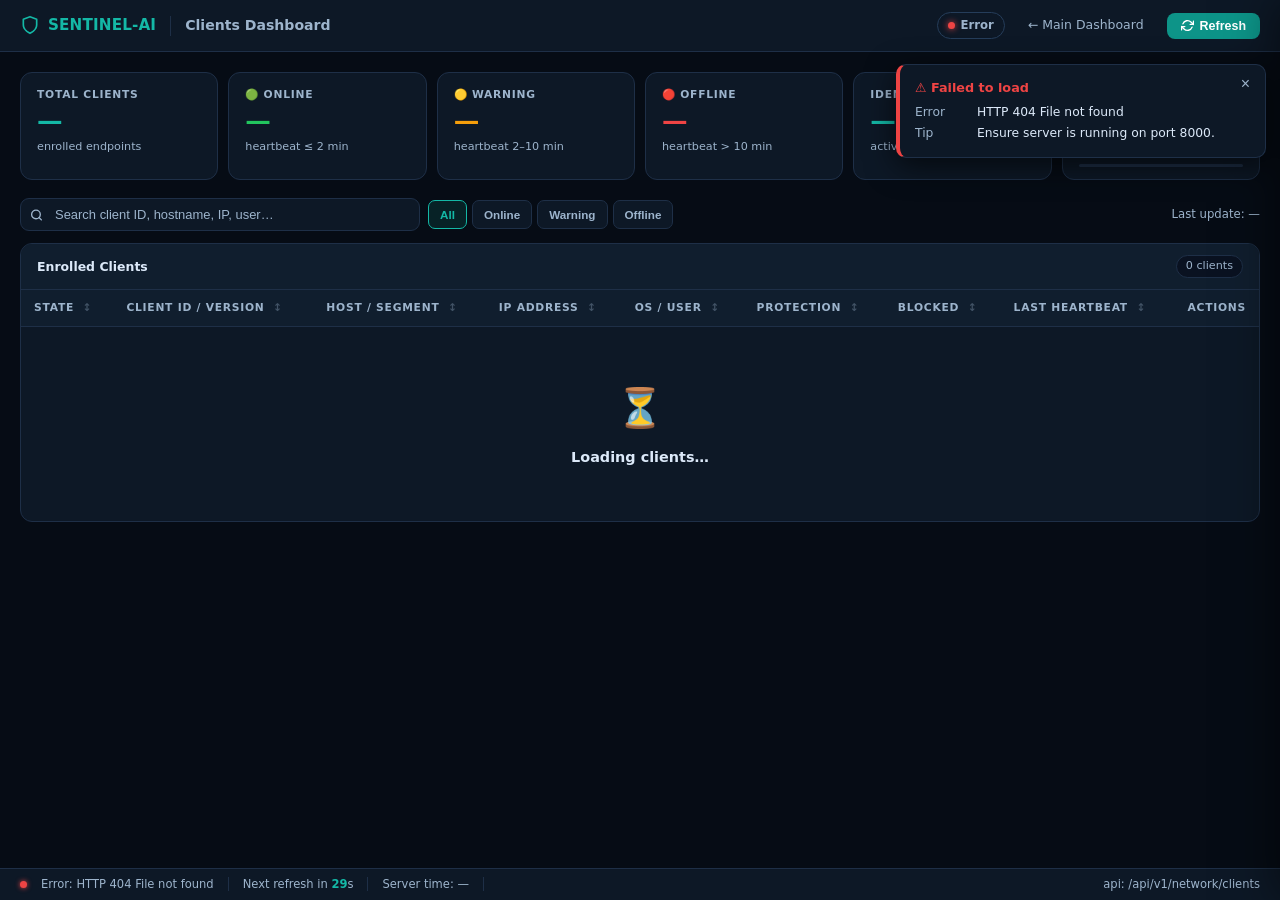
==== server/app/static/clients.html @ a46902c4 "Add clients dashboard improvements and alerts" ====
<!DOCTYPE html>
<html lang="en">
<head>
  <meta charset="UTF-8" />
  <meta name="viewport" content="width=device-width, initial-scale=1.0" />
  <title>SENTINEL-AI · Clients</title>
  <style>
    *, *::before, *::after { box-sizing: border-box; margin: 0; padding: 0; }
    :root {
      --bg:      #060c15;
      --bg2:     #0a1221;
      --card:    #0d1826;
      --card2:   #101e2e;
      --border:  #1e2f47;
      --border2: #253d5a;
      --text:    #dce9f9;
      --text2:   #9db4cc;
      --accent:  #14b8a6;
      --accent2: #0d9488;
      --ok:      #22c55e;
      --warn:    #f59e0b;
      --danger:  #ef4444;
    }
    html { scroll-behavior: smooth; }
    body {
      background: var(--bg);
      color: var(--text);
      font-family: Inter, system-ui, -apple-system, 'Segoe UI', Roboto, sans-serif;
      font-size: 14px;
      line-height: 1.5;
      min-height: 100vh;
    }
    /* ── Nav ── */
    .nav {
      background: var(--card);
      border-bottom: 1px solid var(--border);
      padding: 0 20px;
      display: flex; align-items: center; gap: 14px;
      height: 52px;
      position: sticky; top: 0; z-index: 100;
    }
    .nav-logo {
      display: flex; align-items: center; gap: 8px;
      font-weight: 700; font-size: 0.95rem;
      color: var(--accent); text-decoration: none; letter-spacing: .01em;
    }
    .nav-logo svg { width: 20px; height: 20px; flex-shrink: 0; }
    .nav-sep { width: 1px; height: 20px; background: var(--border); flex-shrink: 0; }
    .nav-title { font-weight: 600; font-size: 0.88rem; color: var(--text2); }
    .nav-space { flex: 1; }
    .conn-pill {
      display: flex; align-items: center; gap: 6px;
      font-size: 0.73rem; font-weight: 600;
      padding: 4px 10px; border-radius: 999px;
      border: 1px solid var(--border2); color: var(--text2);
    }
    .conn-dot {
      width: 7px; height: 7px; border-radius: 50%;
      background: var(--ok); box-shadow: 0 0 6px var(--ok);
      animation: blink 2s infinite;
    }
    .conn-dot.err { background: var(--danger); box-shadow: 0 0 6px var(--danger); animation: none; }
    @keyframes blink { 0%,100%{opacity:1}50%{opacity:.35} }
    .nav-link {
      font-size: 0.78rem; font-weight: 500; color: var(--text2);
      text-decoration: none; padding: 5px 9px; border-radius: 7px; transition: all .15s;
    }
    .nav-link:hover { background: var(--bg2); color: var(--text); }
    .refresh-btn {
      display: flex; align-items: center; gap: 6px;
      background: var(--accent2); color: #fff; border: none;
      padding: 6px 14px; border-radius: 8px; cursor: pointer;
      font-size: 0.78rem; font-weight: 700; transition: background .15s, transform .1s;
    }
    .refresh-btn:hover { background: var(--accent); }
    .refresh-btn:active { transform: scale(.97); }
    .refresh-btn.spin svg { animation: spin .7s linear infinite; }
    @keyframes spin { to { transform: rotate(360deg); } }
    /* ── Layout ── */
    .wrap { max-width: 1440px; margin: 0 auto; padding: 20px 20px 70px; }
    /* ── KPI row ── */
    .kpi-grid {
      display: grid;
      grid-template-columns: repeat(6, minmax(0,1fr));
      gap: 10px;
      margin-bottom: 18px;
    }
    .kpi-card {
      background: var(--card); border: 1px solid var(--border);
      border-radius: 12px; padding: 14px 16px 12px;
      display: flex; flex-direction: column; gap: 5px;
      transition: border-color .2s;
    }
    .kpi-card:hover { border-color: var(--border2); }
    .kpi-lbl { font-size: 0.67rem; text-transform: uppercase; letter-spacing: .07em; color: var(--text2); font-weight: 600; }
    .kpi-num { font-size: 1.6rem; font-weight: 800; line-height: 1; letter-spacing: -.02em; }
    .kpi-num.acc  { color: var(--accent); }
    .kpi-num.ok   { color: var(--ok); }
    .kpi-num.warn { color: var(--warn); }
    .kpi-num.bad  { color: var(--danger); }
    .kpi-sub { font-size: 0.7rem; color: var(--text2); }
    .kpi-bar { height: 3px; background: var(--border); border-radius: 999px; overflow: hidden; margin-top: 4px; }
    .kpi-bar-f { height: 100%; background: var(--accent); border-radius: 999px; transition: width .7s ease; }
    /* ── Users row ── */
    .users-row {
      display: flex; align-items: center; gap: 7px; flex-wrap: wrap;
      margin-bottom: 14px;
    }
    .ur-lbl { font-size: 0.68rem; text-transform: uppercase; letter-spacing: .06em; color: var(--text2); font-weight: 600; }
    .user-chip {
      display: inline-flex; align-items: center; gap: 5px;
      background: rgba(20,184,166,.1); border: 1px solid rgba(20,184,166,.3);
      color: var(--accent); border-radius: 999px; padding: 3px 10px;
      font-size: 0.72rem; font-weight: 600;
    }
    .uc-dot { width: 6px; height: 6px; border-radius: 50%; background: var(--accent); flex-shrink: 0; }
    /* ── Toolbar ── */
    .toolbar {
      display: flex; gap: 8px; flex-wrap: wrap; align-items: center; margin-bottom: 12px;
    }
    .srch-wrap { position: relative; flex: 1; min-width: 220px; max-width: 400px; }
    .srch-wrap svg { position: absolute; left: 10px; top: 50%; transform: translateY(-50%); color: var(--text2); pointer-events: none; }
    .srch-input {
      width: 100%; background: var(--card); border: 1px solid var(--border);
      color: var(--text); border-radius: 9px; padding: 8px 10px 8px 34px;
      font-size: 0.81rem; outline: none; transition: border-color .2s;
    }
    .srch-input:focus { border-color: var(--accent); }
    .srch-input::placeholder { color: var(--text2); }
    .filter-group { display: flex; gap: 5px; }
    .fbtn {
      background: var(--card); border: 1px solid var(--border);
      color: var(--text2); border-radius: 7px;
      padding: 7px 11px; font-size: 0.73rem; font-weight: 600;
      cursor: pointer; transition: all .15s; white-space: nowrap;
    }
    .fbtn:hover { border-color: var(--border2); color: var(--text); }
    .fbtn.on { background: rgba(20,184,166,.12); border-color: var(--accent); color: var(--accent); }
    .t-right { margin-left: auto; display: flex; align-items: center; gap: 12px; font-size: 0.73rem; color: var(--text2); }
    .skew-warn { color: var(--warn); }
    /* ── Table shell ── */
    .tbl-shell {
      background: var(--card); border: 1px solid var(--border);
      border-radius: 12px; overflow: hidden;
    }
    .tbl-top {
      display: flex; align-items: center; justify-content: space-between;
      padding: 11px 16px; border-bottom: 1px solid var(--border);
      background: var(--card2);
    }
    .tbl-top-lbl { font-size: 0.78rem; font-weight: 700; }
    .tbl-top-ct {
      font-size: 0.7rem; color: var(--text2);
      background: var(--bg2); border: 1px solid var(--border);
      border-radius: 999px; padding: 2px 9px;
    }
    .tbl-scroll { overflow-x: auto; }
    table { width: 100%; border-collapse: collapse; min-width: 1060px; }
    thead { background: var(--card2); }
    th {
      padding: 10px 13px; font-size: 0.67rem; text-transform: uppercase;
      letter-spacing: .07em; color: var(--text2); font-weight: 700;
      text-align: left; white-space: nowrap; border-bottom: 1px solid var(--border);
      cursor: pointer; user-select: none;
      position: sticky; top: 0; background: var(--card2);
    }
    th:hover { color: var(--text); }
    th .si { margin-left: 4px; opacity: .35; display: inline-block; }
    th.sorted .si { opacity: 1; color: var(--accent); }
    tbody tr { border-bottom: 1px solid var(--border); transition: background .1s; }
    tbody tr:last-child { border-bottom: none; }
    tbody tr:hover { background: rgba(255,255,255,.022); }
    td { padding: 11px 13px; font-size: 0.8rem; vertical-align: middle; }
    .mono { font-family: ui-monospace,'SFMono-Regular',Menlo,Consolas,monospace; font-size: 0.77rem; }
    .dim  { color: var(--text2); }
    /* Pill */
    .pill {
      display: inline-flex; align-items: center; gap: 5px;
      padding: 3px 9px; border-radius: 999px; border: 1px solid currentColor;
      font-size: 0.68rem; font-weight: 700; white-space: nowrap;
    }
    .pdot { width: 6px; height: 6px; border-radius: 50%; background: currentColor; flex-shrink: 0; }
    .pill.live    { color: #86efac; background: rgba(34,197,94,.12);  border-color: rgba(34,197,94,.35); }
    .pill.warning { color: #fde68a; background: rgba(245,158,11,.12); border-color: rgba(245,158,11,.35); }
    .pill.offline { color: #fca5a5; background: rgba(239,68,68,.12);  border-color: rgba(239,68,68,.35); }
    .pill.on      { color: #86efac; background: rgba(34,197,94,.1);   border-color: rgba(34,197,94,.3); }
    .pill.off2    { color: #fca5a5; background: rgba(239,68,68,.1);   border-color: rgba(239,68,68,.3); }
    /* Cell sub-blocks */
    .c2 { display: flex; flex-direction: column; gap: 2px; }
    .c2-main { font-weight: 600; }
    .c2-sub  { font-size: 0.7rem; color: var(--text2); }
    .cid-main { font-family: ui-monospace,'SFMono-Regular',Menlo,Consolas,monospace; font-size: 0.76rem; color: var(--accent); }
    /* Blocks */
    .blk-pair { display: flex; gap: 10px; }
    .blk-item { display: flex; align-items: baseline; gap: 3px; }
    .blk-n { font-weight: 700; font-size: 0.82rem; }
    .blk-l { font-size: 0.68rem; color: var(--text2); }
    /* Empty */
    .empty-row td { text-align: center; padding: 52px 20px; color: var(--text2); }
    .e-icon { font-size: 2.4rem; display: block; margin-bottom: 10px; }
    .e-msg  { font-size: 0.9rem; font-weight: 700; color: var(--text); }
    .e-sub  { font-size: 0.78rem; margin-top: 4px; }
    /* Status bar */
    .sbar {
      position: fixed; bottom: 0; left: 0; right: 0; z-index: 100;
      background: var(--card); border-top: 1px solid var(--border);
      padding: 7px 20px;
      display: flex; align-items: center; gap: 14px;
      font-size: 0.72rem; color: var(--text2);
    }
    .sb-dot { width: 7px; height: 7px; border-radius: 50%; flex-shrink: 0; background: var(--ok); box-shadow: 0 0 5px var(--ok); animation: blink 2s infinite; }
    .sb-dot.err { background: var(--danger); box-shadow: 0 0 5px var(--danger); animation: none; }
    .sb-sep { width: 1px; height: 14px; background: var(--border); flex-shrink: 0; }
    .cd { color: var(--accent); font-weight: 700; }
    .sb-r { margin-left: auto; }
    /* Toasts */
    #ts {
      position: fixed; top: 64px; right: 14px; z-index: 9999;
      display: flex; flex-direction: column-reverse; gap: 8px;
      max-width: 370px; width: calc(100vw - 28px);
      pointer-events: none;
    }
    .t {
      background: var(--card); border: 1px solid var(--border);
      border-left: 4px solid var(--accent); border-radius: 10px;
      padding: 13px 38px 13px 15px;
      box-shadow: 0 8px 30px rgba(0,0,0,.65);
      animation: tIn .3s cubic-bezier(.22,.68,0,1.2);
      pointer-events: auto; position: relative;
    }
    .t.err  { border-left-color: var(--danger); }
    .t-x {
      position: absolute; top: 9px; right: 10px;
      background: none; border: none; color: var(--text2);
      cursor: pointer; font-size: 1rem; line-height: 1; padding: 2px 5px;
    }
    .t-x:hover { color: var(--text); }
    .t-h { font-weight: 700; font-size: 0.8rem; color: var(--accent); margin-bottom: 6px; }
    .t.err .t-h { color: var(--danger); }
    .t-r { display: flex; gap: 6px; margin: 2px 0; font-size: 0.77rem; }
    .t-k { color: var(--text2); min-width: 56px; flex-shrink: 0; }
    @keyframes tIn { from{opacity:0;transform:translateX(18px) scale(.96)} to{opacity:1;transform:none} }
    .acc { color: var(--accent); }
    .ok  { color: var(--ok); }
    .bad { color: var(--danger); }
    .warn-c { color: var(--warn); }
    /* ── Drawer ── */
    .dr-overlay {
      position: fixed; inset: 0; z-index: 200;
      background: rgba(0,0,0,.58); opacity: 0; pointer-events: none;
      transition: opacity .22s ease;
    }
    .dr-overlay.open { opacity: 1; pointer-events: auto; }
    .drawer {
      position: fixed; top: 0; right: 0; bottom: 0; z-index: 201;
      width: min(520px, 100vw);
      background: var(--card);
      border-left: 1px solid var(--border);
      display: flex; flex-direction: column;
      transform: translateX(102%);
      transition: transform .3s cubic-bezier(.22,.68,0,1.2);
      overflow: hidden;
      box-shadow: -12px 0 48px rgba(0,0,0,.55);
    }
    .drawer.open { transform: translateX(0); }
    .dr-head {
      display: flex; align-items: center; gap: 10px;
      padding: 14px 16px; border-bottom: 1px solid var(--border);
      background: var(--card2); flex-shrink: 0;
    }
    .dr-head-info { flex: 1; min-width: 0; }
    .dr-head-cid  { font-family: ui-monospace,monospace; font-size: 0.82rem; color: var(--accent); font-weight: 700; display: block; }
    .dr-head-host { font-size: 0.74rem; color: var(--text2); display: block; margin-top: 2px; }
    .dr-close {
      background: none; border: 1px solid var(--border); color: var(--text2);
      border-radius: 7px; padding: 5px 11px; cursor: pointer;
      font-size: 0.77rem; font-weight: 600; transition: all .15s; flex-shrink: 0;
    }
    .dr-close:hover { border-color: var(--danger); color: var(--danger); }
    .dr-body { flex: 1; overflow-y: auto; padding: 16px; display: flex; flex-direction: column; gap: 14px; }
    .dr-stat-row { display: grid; grid-template-columns: repeat(3,1fr); gap: 8px; }
    .dr-stat {
      background: var(--bg2); border: 1px solid var(--border);
      border-radius: 9px; padding: 10px 12px;
    }
    .dr-stat-l { font-size: 0.64rem; text-transform: uppercase; letter-spacing: .07em; color: var(--text2); font-weight: 600; margin-bottom: 4px; }
    .dr-stat-v { font-size: 1.1rem; font-weight: 800; }
    .dr-sec { display: flex; flex-direction: column; gap: 8px; }
    .dr-sec-ttl {
      font-size: 0.69rem; text-transform: uppercase; letter-spacing: .07em;
      color: var(--text2); font-weight: 700;
      display: flex; align-items: center; gap: 8px;
    }
    .dr-sec-ttl::after { content: ''; flex: 1; height: 1px; background: var(--border); }
    .dr-grid {
      background: var(--bg2); border: 1px solid var(--border); border-radius: 9px; overflow: hidden;
      display: grid; grid-template-columns: 130px 1fr;
    }
    .dr-k { padding: 8px 12px; border-bottom: 1px solid var(--border); font-size: 0.7rem; color: var(--text2); align-self: center; }
    .dr-v { padding: 8px 12px; border-bottom: 1px solid var(--border); font-size: 0.79rem; word-break: break-all; align-self: center; }
    .dr-k:nth-last-child(2), .dr-v:last-child { border-bottom: none; }
    .dr-actions { display: flex; gap: 6px; flex-wrap: wrap; }
    .da-btn {
      display: flex; align-items: center; gap: 5px;
      background: var(--bg2); border: 1px solid var(--border);
      color: var(--text2); border-radius: 7px;
      padding: 7px 12px; font-size: 0.75rem; font-weight: 600;
      cursor: pointer; transition: all .15s;
    }
    .da-btn:hover { border-color: var(--accent); color: var(--accent); }
    .da-btn.da-ok:hover  { border-color: var(--ok);   color: var(--ok); }
    .da-btn.da-bad:hover { border-color: var(--danger); color: var(--danger); }
    .dr-atk-list { display: flex; flex-direction: column; gap: 5px; }
    .dr-atk-item {
      background: var(--bg2); border: 1px solid var(--border);
      border-left: 3px solid var(--border2); border-radius: 8px; padding: 9px 12px;
    }
    .dr-atk-item.critical { border-left-color: var(--danger); }
    .dr-atk-item.high     { border-left-color: #f97316; }
    .dr-atk-item.medium   { border-left-color: var(--warn); }
    .dr-atk-item.low      { border-left-color: var(--ok); }
    .dr-atk-top  { display: flex; align-items: center; justify-content: space-between; gap: 6px; margin-bottom: 3px; }
    .dr-atk-type { font-weight: 700; font-size: 0.8rem; }
    .dr-atk-meta { font-size: 0.7rem; color: var(--text2); margin-top: 2px; }
    .dr-empty-atk   { text-align: center; padding: 20px; color: var(--text2); font-size: 0.8rem; }
    .dr-loading-atk { text-align: center; padding: 18px; color: var(--text2); font-size: 0.8rem; }
    tbody tr.clickable { cursor: pointer; }
    .row-view-btn {
      background: none; border: 1px solid var(--border); color: var(--text2);
      border-radius: 6px; padding: 4px 9px; cursor: pointer;
      font-size: 0.7rem; font-weight: 600; white-space: nowrap; transition: all .15s;
    }
    .row-view-btn:hover { border-color: var(--accent); color: var(--accent); background: rgba(20,184,166,.09); }
    /* Responsive */
    @media(max-width:1100px){.kpi-grid{grid-template-columns:repeat(3,minmax(0,1fr))}}
    @media(max-width:700px){.kpi-grid{grid-template-columns:repeat(2,minmax(0,1fr))}.filter-group{display:none}}
    @media(max-width:460px){.kpi-grid{grid-template-columns:1fr 1fr}}
  </style>
</head>
<body>

<nav class="nav">
  <a class="nav-logo" href="/static/index.html">
    <svg viewBox="0 0 24 24" fill="none" stroke="currentColor" stroke-width="2" stroke-linecap="round" stroke-linejoin="round"><path d="M12 22s8-4 8-10V5l-8-3-8 3v7c0 6 8 10 8 10z"/></svg>
    SENTINEL-AI
  </a>
  <div class="nav-sep"></div>
  <span class="nav-title">Clients Dashboard</span>
  <div class="nav-space"></div>
  <div class="conn-pill" id="connPill">
    <span class="conn-dot" id="connDot"></span>
    <span id="connTxt">Connecting…</span>
  </div>
  <a class="nav-link" href="/static/index.html">← Main Dashboard</a>
  <button class="refresh-btn" id="refreshBtn">
    <svg id="ri" width="13" height="13" viewBox="0 0 24 24" fill="none" stroke="currentColor" stroke-width="2.5" stroke-linecap="round" stroke-linejoin="round">
      <polyline points="23 4 23 10 17 10"/><polyline points="1 20 1 14 7 14"/>
      <path d="M3.51 9a9 9 0 0 1 14.85-3.36L23 10M1 14l4.64 4.36A9 9 0 0 0 20.49 15"/>
    </svg>
    Refresh
  </button>
</nav>

<div id="ts"></div>

<div class="wrap">

  <div class="kpi-grid">
    <div class="kpi-card">
      <div class="kpi-lbl">Total Clients</div>
      <div class="kpi-num acc" id="kT">—</div>
      <div class="kpi-sub" id="kTS">enrolled endpoints</div>
    </div>
    <div class="kpi-card">
      <div class="kpi-lbl">🟢 Online</div>
      <div class="kpi-num ok"   id="kL">—</div>
      <div class="kpi-sub">heartbeat ≤ 2 min</div>
    </div>
    <div class="kpi-card">
      <div class="kpi-lbl">🟡 Warning</div>
      <div class="kpi-num warn" id="kW">—</div>
      <div class="kpi-sub">heartbeat 2–10 min</div>
    </div>
    <div class="kpi-card">
      <div class="kpi-lbl">🔴 Offline</div>
      <div class="kpi-num bad"  id="kO">—</div>
      <div class="kpi-sub">heartbeat &gt; 10 min</div>
    </div>
    <div class="kpi-card">
      <div class="kpi-lbl">Identified Users</div>
      <div class="kpi-num acc" id="kU">—</div>
      <div class="kpi-sub" id="kUS">active OS accounts</div>
    </div>
    <div class="kpi-card">
      <div class="kpi-lbl">Identity Coverage</div>
      <div class="kpi-num" id="kCP">—</div>
      <div class="kpi-sub" id="kCS">— with OS user</div>
      <div class="kpi-bar"><div class="kpi-bar-f" id="kCB" style="width:0%"></div></div>
    </div>
  </div>

  <div class="users-row" id="uRow" style="display:none"></div>

  <div class="toolbar">
    <div class="srch-wrap">
      <svg width="13" height="13" viewBox="0 0 24 24" fill="none" stroke="currentColor" stroke-width="2.5" stroke-linecap="round" stroke-linejoin="round"><circle cx="11" cy="11" r="8"/><line x1="21" y1="21" x2="16.65" y2="16.65"/></svg>
      <input class="srch-input" id="si" type="text" placeholder="Search client ID, hostname, IP, user…" autocomplete="off" />
    </div>
    <div class="filter-group">
      <button class="fbtn on"  data-f="all">All</button>
      <button class="fbtn"     data-f="live">Online</button>
      <button class="fbtn"     data-f="warning">Warning</button>
      <button class="fbtn"     data-f="offline">Offline</button>
    </div>
    <div class="t-right">
      <span id="lu">Last update: —</span>
      <span id="skw" class="skew-warn" style="display:none"></span>
    </div>
  </div>

  <div class="tbl-shell">
    <div class="tbl-top">
      <span class="tbl-top-lbl">Enrolled Clients</span>
      <span class="tbl-top-ct" id="rc">0 clients</span>
    </div>
    <div class="tbl-scroll">
      <table>
        <thead>
          <tr>
            <th data-col="state">State <span class="si">↕</span></th>
            <th data-col="client_id">Client ID / Version <span class="si">↕</span></th>
            <th data-col="hostname">Host / Segment <span class="si">↕</span></th>
            <th data-col="ip">IP Address <span class="si">↕</span></th>
            <th data-col="os">OS / User <span class="si">↕</span></th>
            <th data-col="protection">Protection <span class="si">↕</span></th>
            <th data-col="blocks">Blocked <span class="si">↕</span></th>
            <th data-col="heartbeat">Last Heartbeat <span class="si">↕</span></th>
            <th style="width:82px;text-align:center">Actions</th>
          </tr>
        </thead>
        <tbody id="tb">
          <tr class="empty-row"><td colspan="9"><span class="e-icon">⏳</span><div class="e-msg">Loading clients…</div></td></tr>
        </tbody>
      </table>
    </div>
  </div>

</div><!-- /wrap -->

<!-- ── Client Detail Drawer ──────────────────────────────── -->
<div class="dr-overlay" id="drOverlay" onclick="closeDrawer()"></div>
<div class="drawer" id="drawer">
  <div class="dr-head">
    <span class="pill live" id="drStatePill"><span class="pdot"></span>—</span>
    <div class="dr-head-info">
      <span class="dr-head-cid" id="drCid">—</span>
      <span class="dr-head-host" id="drHost">—</span>
    </div>
    <button class="dr-close" onclick="closeDrawer()">✕ Close</button>
  </div>
  <div class="dr-body" id="drBody">
    <div class="dr-loading-atk">Click a client row or the 👁 View button to inspect it.</div>
  </div>
</div>

<div class="sbar">
  <span class="sb-dot" id="sbd"></span>
  <span id="sbm">Initializing…</span>
  <div class="sb-sep"></div>
  <span>Next refresh in <span class="cd" id="cd">30</span>s</span>
  <div class="sb-sep"></div>
  <span id="sbt">Server time: —</span>
  <div class="sb-sep"></div>
  <span class="sb-r" id="sbr">api: /api/v1/network/clients</span>
</div>

<script>
  const S = {
    clients:   [],
    serverNow: null,
    fetchAt:   null,
    knownIds:  null,
    filter:    'all',
    sortCol:   'state',
    sortDir:   1,
    loading:   false,
  };

  const G = (id) => document.getElementById(id);
  const esc = (v) => String(v ?? '').replace(/&/g,'&amp;').replace(/</g,'&lt;').replace(/>/g,'&gt;');

  /* Parse server UTC timestamp (no Z suffix) safely */
  function parseUTC(ts) {
    if (!ts) return null;
    let s = String(ts).trim();
    // Append Z if no timezone info present — server returns bare UTC
    if (!s.endsWith('Z') && !/[+-]\d{2}:?\d{2}$/.test(s)) s += 'Z';
    const n = Date.parse(s);
    return Number.isFinite(n) ? n : null;
  }

  /* Age in ms, corrected for server-client clock skew */
  function ageMs(ts) {
    const t = parseUTC(ts);
    if (t === null) return null;
    const now = (S.serverNow && S.fetchAt)
      ? S.serverNow + (Date.now() - S.fetchAt)
      : Date.now();
    return now - t;
  }

  function hbState(ts) {
    const ms = ageMs(ts);
    if (ms === null || ms < 0) return 'offline';
    if (ms <=  2 * 60000) return 'live';
    if (ms <= 10 * 60000) return 'warning';
    return 'offline';
  }

  function timeSince(ts) {
    const ms = ageMs(ts);
    if (ms === null) return null;
    if (ms < 0)           return 'just now';
    if (ms < 60000)       return `${Math.floor(ms/1000)}s ago`;
    if (ms < 3600000)     return `${Math.floor(ms/60000)}m ago`;
    if (ms < 86400000)    return `${Math.floor(ms/3600000)}h ago`;
    return `${Math.floor(ms/86400000)}d ago`;
  }

  function fmtAbs(ts) {
    const t = parseUTC(ts);
    if (!t) return '';
    return new Date(t).toLocaleString(undefined, {
      month:'short', day:'numeric',
      hour:'2-digit', minute:'2-digit', second:'2-digit'
    });
  }

  function osIcon(o) {
    if (!o) return '💻';
    const l = o.toLowerCase();
    if (l.includes('win')) return '&#x1FA9F;';
    if (l.includes('mac') || l.includes('darwin')) return '🍎';
    if (l.includes('linux')||l.includes('ubuntu')||l.includes('kali')||l.includes('debian')) return '🐧';
    return '💻';
  }

  /* ── Toasts ── */
  function addToast(client) {
    const el = document.createElement('div');
    el.className = 't';
    el.innerHTML =
      `<button class="t-x" onclick="this.parentElement.remove()">×</button>` +
      `<div class="t-h">🖥️ New Client Enrolled</div>` +
      `<div class="t-r"><span class="t-k">Client ID</span><span class="mono">${esc(client.client_id)}</span></div>` +
      `<div class="t-r"><span class="t-k">Hostname</span><span>${esc(client.hostname)}</span></div>` +
      `<div class="t-r"><span class="t-k">IP</span><span class="mono">${esc(client.ip_address)}</span></div>` +
      `<div class="t-r"><span class="t-k">OS</span><span>${osIcon(client.os_type)} ${esc(client.os_type)}</span></div>`;
    G('ts').appendChild(el);
    setTimeout(() => el.remove(), 50000);
  }

  function errToast(msg) {
    const el = document.createElement('div');
    el.className = 't err';
    el.innerHTML =
      `<button class="t-x" onclick="this.parentElement.remove()">×</button>` +
      `<div class="t-h">⚠ Failed to load</div>` +
      `<div class="t-r"><span class="t-k">Error</span><span>${esc(msg)}</span></div>` +
      `<div class="t-r"><span class="t-k">Tip</span><span>Ensure server is running on port 8000.</span></div>`;
    G('ts').appendChild(el);
    setTimeout(() => el.remove(), 20000);
  }

  function checkNew(clients) {
    const ids = new Set(clients.map(c => c.client_id).filter(Boolean));
    if (S.knownIds === null) { S.knownIds = ids; return; }
    clients.forEach(c => { if (c.client_id && !S.knownIds.has(c.client_id)) addToast(c); });
    S.knownIds = ids;
  }

  /* ── Sort ── */
  const RANK = { live: 0, warning: 1, offline: 2 };
  function sorted(list) {
    return [...list].sort((a, b) => {
      let va, vb;
      switch (S.sortCol) {
        case 'state':      va = RANK[hbState(a.last_seen)]??3;  vb = RANK[hbState(b.last_seen)]??3; break;
        case 'client_id':  va = a.client_id||'';                vb = b.client_id||'';                break;
        case 'hostname':   va = a.hostname||'';                  vb = b.hostname||'';                 break;
        case 'ip':         va = a.ip_address||'';               vb = b.ip_address||'';               break;
        case 'os':         va = a.os_type||'';                  vb = b.os_type||'';                  break;
        case 'protection': va = a.protection_enabled?0:1;       vb = b.protection_enabled?0:1;       break;
        case 'blocks':     va = (a.blocked_ips_count||0)+(a.blocked_domains_count||0); vb=(b.blocked_ips_count||0)+(b.blocked_domains_count||0); break;
        case 'heartbeat':  va = ageMs(a.last_seen)??1e15;       vb = ageMs(b.last_seen)??1e15;       break;
        default: va = vb = 0;
      }
      return va < vb ? -S.sortDir : va > vb ? S.sortDir : 0;
    });
  }

  /* ── Render ── */
  function render() {
    const q    = (G('si').value||'').trim().toLowerCase();
    let list   = sorted(S.clients);
    if (S.filter !== 'all') list = list.filter(c => hbState(c.last_seen) === S.filter);
    if (q) list = list.filter(c =>
      [c.client_id,c.hostname,c.ip_address,c.os_type,c.current_os_user,c.version,c.network_segment]
        .filter(Boolean).join(' ').toLowerCase().includes(q)
    );

    const all   = S.clients;
    const nL    = all.filter(c => hbState(c.last_seen)==='live').length;
    const nW    = all.filter(c => hbState(c.last_seen)==='warning').length;
    const nO    = all.filter(c => hbState(c.last_seen)==='offline').length;
    const users = [...new Set(all.map(c=>c.current_os_user).filter(Boolean))];
    const withId = all.filter(c=>!!c.current_os_user).length;
    const total  = all.length;
    const pct    = total>0 ? Math.round(withId/total*100) : 0;

    G('kT').textContent  = String(total);
    G('kTS').textContent = total===1?'1 endpoint enrolled':`${total} endpoints enrolled`;
    G('kL').textContent  = String(nL);
    G('kW').textContent  = String(nW);
    G('kO').textContent  = String(nO);
    G('kU').textContent  = String(users.length);
    G('kUS').textContent = users.length ? users.slice(0,3).join(', ')+(users.length>3?` +${users.length-3} more`:'') : 'no identity data';
    G('kCP').textContent = `${pct}%`;
    G('kCP').className   = `kpi-num ${pct===100?'ok':pct>=50?'acc':'warn'}`;
    G('kCS').textContent = `${withId}/${total} with OS user`;
    G('kCB').style.width = `${pct}%`;

    const ur = G('uRow');
    if (users.length) {
      ur.style.display = 'flex';
      ur.innerHTML = `<span class="ur-lbl">Active users</span>`+
        users.map(u=>`<span class="user-chip"><span class="uc-dot"></span>${esc(u)}</span>`).join('');
    } else {
      ur.style.display = 'none';
    }

    G('rc').textContent = `${list.length} client${list.length!==1?'s':''}${S.filter!=='all'?` · ${S.filter}`:''}${q?` · "${q}"`:''}`;

    if (!list.length) {
      const noClients = !total;
      G('tb').innerHTML = `<tr class="empty-row"><td colspan="9">
        <span class="e-icon">${noClients?'📡':'🔍'}</span>
        <div class="e-msg">${noClients?'No clients enrolled yet.':'No clients match your filter.'}</div>
        <div class="e-sub dim">${noClients?'Deploy the SENTINEL-AI agent on an endpoint to see it here.':'Try "All" or clear the search input.'}</div>
      </td></tr>`;
      return;
    }

    G('tb').innerHTML = list.map(c => {
      const st  = hbState(c.last_seen);
      const ago = timeSince(c.last_seen);
      const abs = fmtAbs(c.last_seen);
      const iB  = Number(c.blocked_ips_count||0);
      const dB  = Number(c.blocked_domains_count||0);
      const usr = c.current_os_user
        ? `${esc(c.current_os_user)}${c.current_os_uid!=null?` <span class="dim">(uid&nbsp;${c.current_os_uid})</span>`:''}`
        : '<span class="dim">No identity</span>';
      const stLbl = st==='live'?'ONLINE':st.toUpperCase();
      return `<tr class="clickable" data-cid="${esc(c.client_id||'')}" onclick="openDrawer(this.dataset.cid)">
        <td><span class="pill ${st}"><span class="pdot"></span>${stLbl}</span></td>
        <td>
          <div class="c2">
            <span class="cid-main">${esc(c.client_id||'N/A')}</span>
            <span class="c2-sub">v${esc(c.version||'?')}</span>
          </div>
        </td>
        <td>
          <div class="c2">
            <span class="c2-main">${esc(c.hostname||'N/A')}</span>
            ${c.network_segment?`<span class="c2-sub">seg: ${esc(c.network_segment)}</span>`:''}
          </div>
        </td>
        <td><span class="mono">${esc(c.ip_address||'N/A')}</span></td>
        <td>
          <div class="c2">
            <span class="c2-main">${osIcon(c.os_type)} ${esc(c.os_type||'N/A')}</span>
            <span class="c2-sub">${usr}</span>
          </div>
        </td>
        <td><span class="pill ${c.protection_enabled?'on':'off2'}">${c.protection_enabled?'🛡 ENABLED':'⚠ DISABLED'}</span></td>
        <td>
          <div class="blk-pair">
            <div class="blk-item">
              <span class="blk-n mono ${iB>0?'bad':''}">${iB}</span>
              <span class="blk-l">IPs</span>
            </div>
            <div class="blk-item">
              <span class="blk-n mono ${dB>0?'bad':''}">${dB}</span>
              <span class="blk-l">domains</span>
            </div>
          </div>
        </td>
        <td>
          ${ago!==null
            ?`<div class="c2"><span class="c2-main">${ago}</span><span class="c2-sub">${abs}</span></div>`
            :'<span class="dim" style="font-style:italic">No data yet</span>'}
        </td>
        <td style="text-align:center;white-space:nowrap" onclick="event.stopPropagation()">
          <button class="row-view-btn" onclick="openDrawer(this.closest('tr').dataset.cid)">👁 View</button>
        </td>
      </tr>`;
    }).join('');
  }

  /* ── Fetch ── */
  async function load() {
    if (S.loading) return;
    S.loading = true;
    const btn = G('refreshBtn');
    btn.classList.add('spin');
    try {
      const r = await fetch('/api/v1/network/clients?active_only=false');
      if (!r.ok) throw new Error(`HTTP ${r.status} ${r.statusText}`);
      const d = await r.json();

      S.clients   = Array.isArray(d.clients) ? d.clients : [];
      S.serverNow = d.server_time ? parseUTC(d.server_time) : null;
      S.fetchAt   = Date.now();

      if (S.serverNow) {
        const skewS = Math.round((S.serverNow - Date.now()) / 1000);
        const skwEl = G('skw');
        if (Math.abs(skewS) > 30) {
          skwEl.style.display = 'inline';
          skwEl.textContent = `⚠ Clock skew: server ${skewS>0?'+':''}${skewS}s vs local`;
        } else {
          skwEl.style.display = 'none';
        }
        G('sbt').textContent = `Server time: ${new Date(S.serverNow).toLocaleTimeString()}`;
      }

      checkNew(S.clients);

      G('connDot').className = 'conn-dot';
      G('connTxt').textContent = 'Live';
      G('sbd').className = 'sb-dot';
      const nL = S.clients.filter(c => hbState(c.last_seen)==='live').length;
      G('sbm').textContent = `Connected · ${S.clients.length} client${S.clients.length!==1?'s':''} · ${nL} online`;
      G('lu').textContent = `Updated ${new Date().toLocaleTimeString()}`;
      render();

    } catch(e) {
      G('connDot').className = 'conn-dot err';
      G('connTxt').textContent = 'Error';
      G('sbd').className = 'sb-dot err';
      G('sbm').textContent = `Error: ${e.message}`;
      errToast(e.message);
    } finally {
      S.loading = false;
      btn.classList.remove('spin');
    }
  }

  /* ── Countdown ── */
  let cdInt = null;
  function startCD() {
    clearInterval(cdInt);
    let n = 30;
    G('cd').textContent = '30';
    cdInt = setInterval(() => {
      n--;
      G('cd').textContent = String(n);
      if (n <= 0) { clearInterval(cdInt); load().then(startCD); }
    }, 1000);
  }

  /* ── Column sort ── */
  document.querySelectorAll('th[data-col]').forEach(th => {
    th.addEventListener('click', () => {
      const col = th.dataset.col;
      if (S.sortCol === col) S.sortDir *= -1;
      else { S.sortCol = col; S.sortDir = 1; }
      document.querySelectorAll('th[data-col]').forEach(t => { t.classList.remove('sorted'); t.querySelector('.si').textContent='↕'; });
      th.classList.add('sorted');
      th.querySelector('.si').textContent = S.sortDir===1?'↑':'↓';
      render();
    });
  });

  /* ── Filter buttons ── */
  document.querySelectorAll('.fbtn').forEach(b => {
    b.addEventListener('click', () => {
      S.filter = b.dataset.f;
      document.querySelectorAll('.fbtn').forEach(x => x.classList.remove('on'));
      b.classList.add('on');
      render();
    });
  });

  /* ── Search ── */
  G('si').addEventListener('input', render);

  /* ── Drawer ── */
  let drawerCid = null;

  function openDrawer(cid) {
    if (!cid) return;
    drawerCid = cid;
    const c = S.clients.find(x => x.client_id === cid);
    if (!c) return;
    const st  = hbState(c.last_seen);
    const stL = st === 'live' ? 'ONLINE' : st.toUpperCase();
    G('drStatePill').className = `pill ${st}`;
    G('drStatePill').innerHTML = `<span class="pdot"></span>${stL}`;
    G('drCid').textContent  = c.client_id || '—';
    G('drHost').textContent = `${c.hostname || 'unknown'}  ·  ${c.ip_address || '—'}`;
    buildDrawerBody(c);
    G('drOverlay').classList.add('open');
    G('drawer').classList.add('open');
    document.body.style.overflow = 'hidden';
    loadClientAttacks(cid);
  }

  function closeDrawer() {
    drawerCid = null;
    G('drOverlay').classList.remove('open');
    G('drawer').classList.remove('open');
    document.body.style.overflow = '';
  }

  document.addEventListener('keydown', e => { if (e.key === 'Escape') closeDrawer(); });

  function buildDrawerBody(c) {
    const st  = hbState(c.last_seen);
    const ago = timeSince(c.last_seen);
    const abs = fmtAbs(c.last_seen);
    const iB  = Number(c.blocked_ips_count  || 0);
    const dB  = Number(c.blocked_domains_count || 0);

    const pairs = [
      ['Client ID',       `<span class="mono acc">${esc(c.client_id||'—')}</span>`],
      ['Hostname',         esc(c.hostname||'—')],
      ['IP Address',      `<span class="mono">${esc(c.ip_address||'—')}</span>`],
      ['OS',              `${osIcon(c.os_type)} ${esc(c.os_type||'—')}`],
      ['User',             c.current_os_user
          ? `${esc(c.current_os_user)}${c.current_os_uid!=null?' <span class="dim">(uid '+c.current_os_uid+')</span>':''}` 
          : '<span class="dim">No identity</span>'],
      ['Agent Version',   `v${esc(c.version||'?')}`],
      ['Protection',      `<span class="pill ${c.protection_enabled?'on':'off2'}">${c.protection_enabled?'🛡 ENABLED':'⚠ DISABLED'}</span>`],
      ['Network Segment',  c.network_segment ? esc(c.network_segment) : '<span class="dim">—</span>'],
      ['Blocked IPs',     `<span style="color:${iB>0?'var(--danger)':'inherit'}">${iB}</span>`],
      ['Blocked Domains', `<span style="color:${dB>0?'var(--danger)':'inherit'}">${dB}</span>`],
      ['Last Heartbeat',   ago!==null ? `${ago} · <span class="dim">${abs}</span>` : '<span class="dim">No data</span>'],
      ['Identity Updated', c.runtime_identity_updated_at ? fmtAbs(c.runtime_identity_updated_at) : '<span class="dim">—</span>'],
    ];

    const gridRows = pairs.map(([k,v]) =>
      `<div class="dr-k">${k}</div><div class="dr-v">${v}</div>`
    ).join('');

    G('drBody').innerHTML = `
      <div class="dr-stat-row">
        <div class="dr-stat">
          <div class="dr-stat-l">Status</div>
          <div class="dr-stat-v ${st==='live'?'ok':st==='warning'?'warn-c':'bad'}">${st==='live'?'ONLINE':st.toUpperCase()}</div>
        </div>
        <div class="dr-stat">
          <div class="dr-stat-l">Total Blocked</div>
          <div class="dr-stat-v ${(iB+dB)>0?'bad':''}">${iB+dB}</div>
        </div>
        <div class="dr-stat">
          <div class="dr-stat-l">Heartbeat</div>
          <div class="dr-stat-v">${ago!==null?ago:'No data'}</div>
        </div>
      </div>

      <div class="dr-sec">
        <div class="dr-sec-ttl">📋 Client Details</div>
        <div class="dr-grid">${gridRows}</div>
      </div>

      <div class="dr-sec">
        <div class="dr-sec-ttl">⚡ Quick Actions</div>
        <div class="dr-actions">
          <button class="da-btn" onclick="cpClip('${esc(c.client_id||'')}','Client ID')">📋 Copy ID</button>
          <button class="da-btn" onclick="cpClip('${esc(c.ip_address||'')}','IP Address')">🔗 Copy IP</button>
          <button class="da-btn" onclick="cpClip('${esc(c.hostname||'')}','Hostname')">💻 Copy Host</button>
          <button class="da-btn da-ok" onclick="refreshDrawer()">🔄 Refresh</button>
          <button class="da-btn" onclick="exportJson('${esc(c.client_id||'')}')" title="Download client data as JSON">⬇ Export JSON</button>
        </div>
      </div>

      <div class="dr-sec">
        <div class="dr-sec-ttl">🚨 Recent Attacks
          <span id="drAtkCt" style="font-weight:400;text-transform:none;letter-spacing:0;color:var(--text2);font-size:0.72rem">(loading…)</span>
        </div>
        <div class="dr-atk-list" id="drAtkList"><div class="dr-loading-atk">Fetching attack history…</div></div>
      </div>
    `;
  }

  async function loadClientAttacks(cid) {
    try {
      const r = await fetch(`/api/v1/network/attacks?client_id=${encodeURIComponent(cid)}&hours=168`);
      if (!r.ok) throw new Error(`HTTP ${r.status}`);
      const d    = await r.json();
      const atks = Array.isArray(d.attacks) ? d.attacks : [];
      const ctEl = G('drAtkCt'), listEl = G('drAtkList');
      if (!ctEl || !listEl) return; // drawer closed before fetch finished
      ctEl.textContent = `${atks.length} in last 7 days`;
      if (!atks.length) {
        listEl.innerHTML = '<div class="dr-empty-atk">✅ No attacks recorded in the last 7 days</div>';
        return;
      }
      const sevPill = s => (s==='critical'||s==='high') ? 'offline' : s==='medium' ? 'warning' : 'live';
      listEl.innerHTML = atks.slice(0,25).map(a => {
        const sev  = (a.severity||'unknown').toLowerCase();
        const when = a.detected_at ? (timeSince(a.detected_at)||fmtAbs(a.detected_at)) : '—';
        return `<div class="dr-atk-item ${sev}">
          <div class="dr-atk-top">
            <span class="dr-atk-type">${esc(a.attack_type||'Unknown')}</span>
            <span class="pill ${sevPill(sev)}" style="font-size:.63rem;padding:2px 7px">${sev.toUpperCase()}</span>
          </div>
          <div class="dr-atk-meta">
            ${a.source_ip ? `From: <span class="mono">${esc(a.source_ip)}</span>${a.source_domain ? ` (${esc(a.source_domain)})` : ''} · ` : ''}
            ${when} · ${a.blocked?'🔒 Blocked':'⚠ Detected'}
          </div>
        </div>`;
      }).join('');
    } catch(e) {
      const listEl = G('drAtkList');
      if (listEl) listEl.innerHTML = `<div class="dr-empty-atk">⚠ Could not load: ${esc(e.message)}</div>`;
    }
  }

  function refreshDrawer() {
    if (!drawerCid) return;
    const c = S.clients.find(x => x.client_id === drawerCid);
    if (c) {
      const st  = hbState(c.last_seen);
      const stL = st === 'live' ? 'ONLINE' : st.toUpperCase();
      G('drStatePill').className = `pill ${st}`;
      G('drStatePill').innerHTML = `<span class="pdot"></span>${stL}`;
      buildDrawerBody(c);
    }
    loadClientAttacks(drawerCid);
  }

  function cpClip(text, label) {
    if (!text) return;
    navigator.clipboard.writeText(text).then(() => {
      const el = document.createElement('div');
      el.className = 't';
      el.style.borderLeftColor = 'var(--ok)';
      el.innerHTML =
        `<button class="t-x" onclick="this.parentElement.remove()">×</button>` +
        `<div class="t-h" style="color:var(--ok)">✓ Copied ${esc(label)}</div>` +
        `<div class="t-r"><span class="mono">${esc(text)}</span></div>`;
      G('ts').appendChild(el);
      setTimeout(() => el.remove(), 3000);
    }).catch(() => {});
  }

  function exportJson(cid) {
    const c = S.clients.find(x => x.client_id === cid);
    if (!c) return;
    const blob = new Blob([JSON.stringify(c, null, 2)], {type: 'application/json'});
    const url  = URL.createObjectURL(blob);
    const a    = Object.assign(document.createElement('a'), {href: url, download: `${cid}.json`});
    a.click();
    URL.revokeObjectURL(url);
  }

  /* ── Refresh btn ── */
  G('refreshBtn').addEventListener('click', () => {
    S.loading = false; // reset any stuck state
    load().then(startCD);
  });

  /* ── Visibility ── */
  document.addEventListener('visibilitychange', () => { if (!document.hidden) load().then(startCD); });

  /* ── Init ── */
  load().then(startCD);
</script>
</body>
</html>
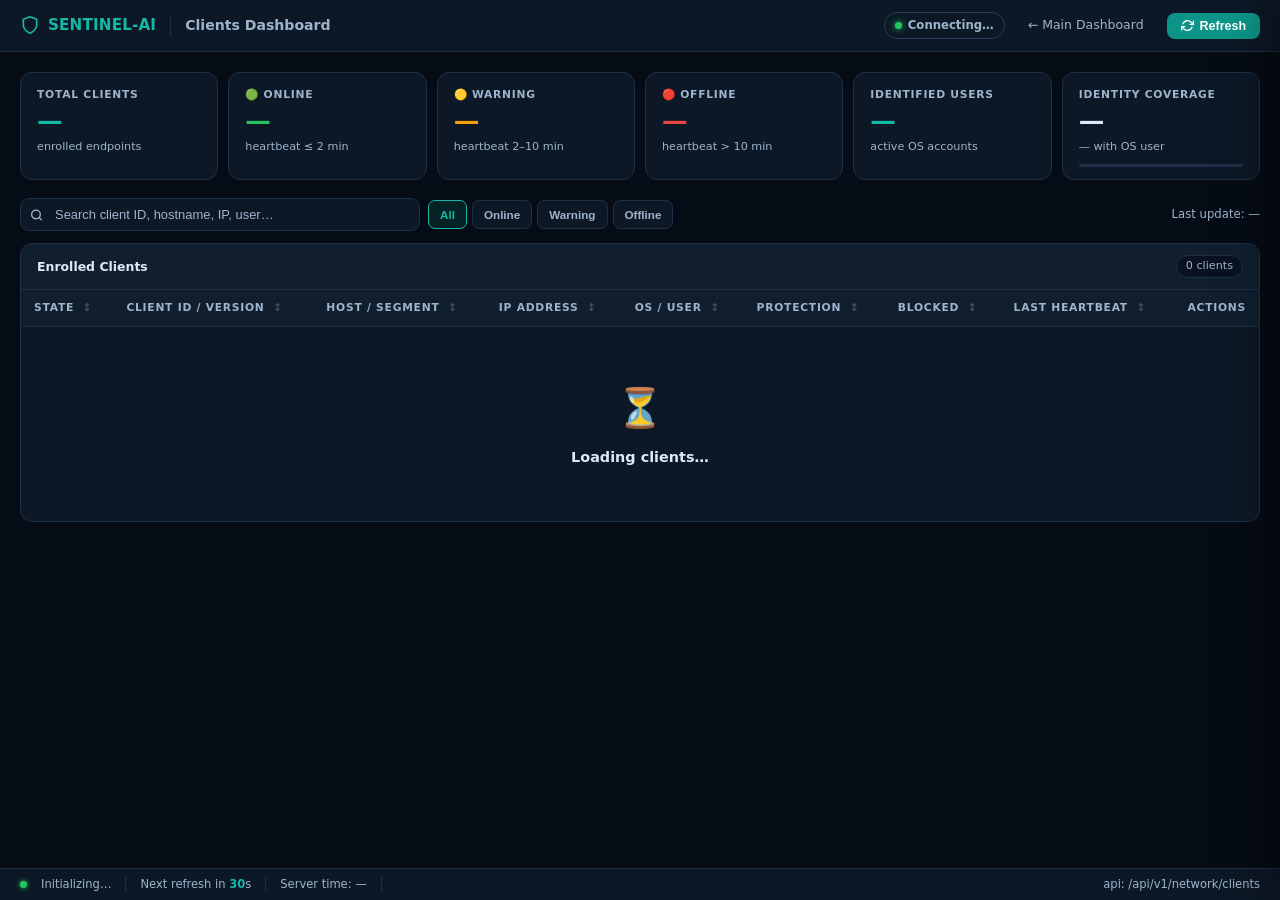
==== commit 8a866b92: "feat: Add reversible block/shutdown and resume controls for clients in dashboard and backend" ====
--- a/server/app/static/clients.html
+++ b/server/app/static/clients.html
@@ -702,9 +702,54 @@
         </td>
         <td style="text-align:center;white-space:nowrap" onclick="event.stopPropagation()">
           <button class="row-view-btn" onclick="openDrawer(this.closest('tr').dataset.cid)">👁 View</button>
+          ${!c.protection_enabled ?
+            `<button class="resume-btn" style="margin-left:8px;background:#14b8a6;color:#fff;border:none;padding:6px 12px;border-radius:7px;cursor:pointer;font-weight:700;" onclick="resumeClient(event, '${esc(c.client_id||'')}')">🔄 Resume</button>` :
+            `<button class="block-shutdown-btn" style="margin-left:8px;background:#ef4444;color:#fff;border:none;padding:6px 12px;border-radius:7px;cursor:pointer;font-weight:700;" onclick="blockAndShutdownClient(event, '${esc(c.client_id||'')}')">⛔ Block & Shutdown</button>`
+          }
         </td>
+        // Resume handler
+        function resumeClient(event, clientId) {
+          event.stopPropagation();
+          if (!clientId) return;
+          if (!confirm('Are you sure you want to RESUME all features and reactivate this client?')) return;
+          fetch(`/api/v1/network/clients/${encodeURIComponent(clientId)}/resume`, {
+            method: 'POST',
+            headers: { 'Content-Type': 'application/json' },
+          })
+          .then(r => r.json())
+          .then(d => {
+            if (d.success) {
+              alert('Client has been resumed and all features re-enabled.');
+              load();
+            } else {
+              alert('Failed: ' + (d.error || 'Unknown error'));
+            }
+          })
+          .catch(e => alert('Error: ' + e));
+        }
       </tr>`;
     }).join('');
+  }
+
+  // Block & Shutdown handler
+  function blockAndShutdownClient(event, clientId) {
+    event.stopPropagation();
+    if (!clientId) return;
+    if (!confirm('Are you sure you want to BLOCK ALL FEATURES and SHUTDOWN this client? This action is IRREVERSIBLE and will immediately disable all SENTINEL-AI features and shut down the client system.')) return;
+    fetch(`/api/v1/network/clients/${encodeURIComponent(clientId)}/block_shutdown`, {
+      method: 'POST',
+      headers: { 'Content-Type': 'application/json' },
+    })
+    .then(r => r.json())
+    .then(d => {
+      if (d.success) {
+        alert('Client has been blocked and shutdown command sent.');
+        load();
+      } else {
+        alert('Failed: ' + (d.error || 'Unknown error'));
+      }
+    })
+    .catch(e => alert('Error: ' + e));
   }
 
   /* ── Fetch ── */
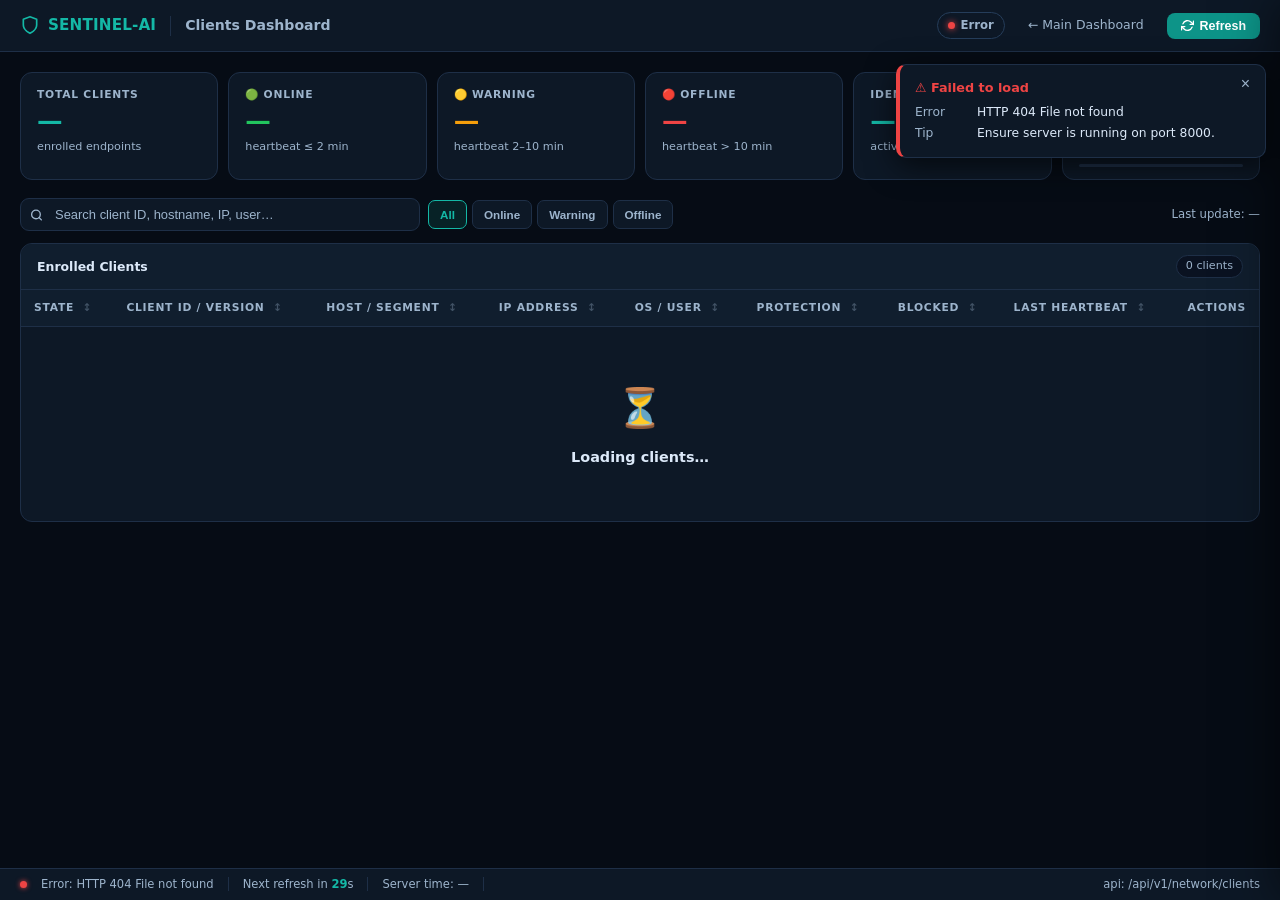
==== commit 212a1dae: "Fix: DB persistence, admin-only dashboard, and client state logic" ====
--- a/server/app/static/clients.html
+++ b/server/app/static/clients.html
@@ -707,43 +707,51 @@
             `<button class="block-shutdown-btn" style="margin-left:8px;background:#ef4444;color:#fff;border:none;padding:6px 12px;border-radius:7px;cursor:pointer;font-weight:700;" onclick="blockAndShutdownClient(event, '${esc(c.client_id||'')}')">⛔ Block & Shutdown</button>`
           }
         </td>
-        // Resume handler
-        function resumeClient(event, clientId) {
-          event.stopPropagation();
-          if (!clientId) return;
-          if (!confirm('Are you sure you want to RESUME all features and reactivate this client?')) return;
-          fetch(`/api/v1/network/clients/${encodeURIComponent(clientId)}/resume`, {
-            method: 'POST',
-            headers: { 'Content-Type': 'application/json' },
-          })
-          .then(r => r.json())
-          .then(d => {
-            if (d.success) {
-              alert('Client has been resumed and all features re-enabled.');
-              load();
-            } else {
-              alert('Failed: ' + (d.error || 'Unknown error'));
-            }
-          })
-          .catch(e => alert('Error: ' + e));
-        }
       </tr>`;
     }).join('');
   }
+
 
   // Block & Shutdown handler
   function blockAndShutdownClient(event, clientId) {
     event.stopPropagation();
     if (!clientId) return;
-    if (!confirm('Are you sure you want to BLOCK ALL FEATURES and SHUTDOWN this client? This action is IRREVERSIBLE and will immediately disable all SENTINEL-AI features and shut down the client system.')) return;
+    if (!confirm('Are you sure you want to BLOCK ALL FEATURES and SHUTDOWN this client? This action is reversible: you can restore the client using the Resume button.')) return;
     fetch(`/api/v1/network/clients/${encodeURIComponent(clientId)}/block_shutdown`, {
+      method: 'POST',
+      headers: { 'Content-Type': 'application/json' },
+    })
+    .then(async r => {
+      let d;
+      try { d = await r.json(); } catch { d = {}; }
+      if (r.ok && d.success) {
+        // Update the client in S.clients to set protection_enabled to false so Resume button appears
+        const idx = S.clients.findIndex(c => c.client_id === clientId);
+        if (idx !== -1) {
+          S.clients[idx].protection_enabled = false;
+        }
+        render();
+        alert('Client has been blocked and shutdown. This action is reversible: use Resume to restore the client.');
+      } else {
+        alert('Failed: ' + (d.error || d.message || r.statusText || 'Unknown error'));
+      }
+    })
+    .catch(e => alert('Error: ' + e));
+  }
+
+  // Resume handler (moved outside render)
+  function resumeClient(event, clientId) {
+    event.stopPropagation();
+    if (!clientId) return;
+    if (!confirm('Are you sure you want to RESUME all features and reactivate this client?')) return;
+    fetch(`/api/v1/network/clients/${encodeURIComponent(clientId)}/resume`, {
       method: 'POST',
       headers: { 'Content-Type': 'application/json' },
     })
     .then(r => r.json())
     .then(d => {
       if (d.success) {
-        alert('Client has been blocked and shutdown command sent.');
+        alert('Client has been resumed and all features re-enabled.');
         load();
       } else {
         alert('Failed: ' + (d.error || 'Unknown error'));
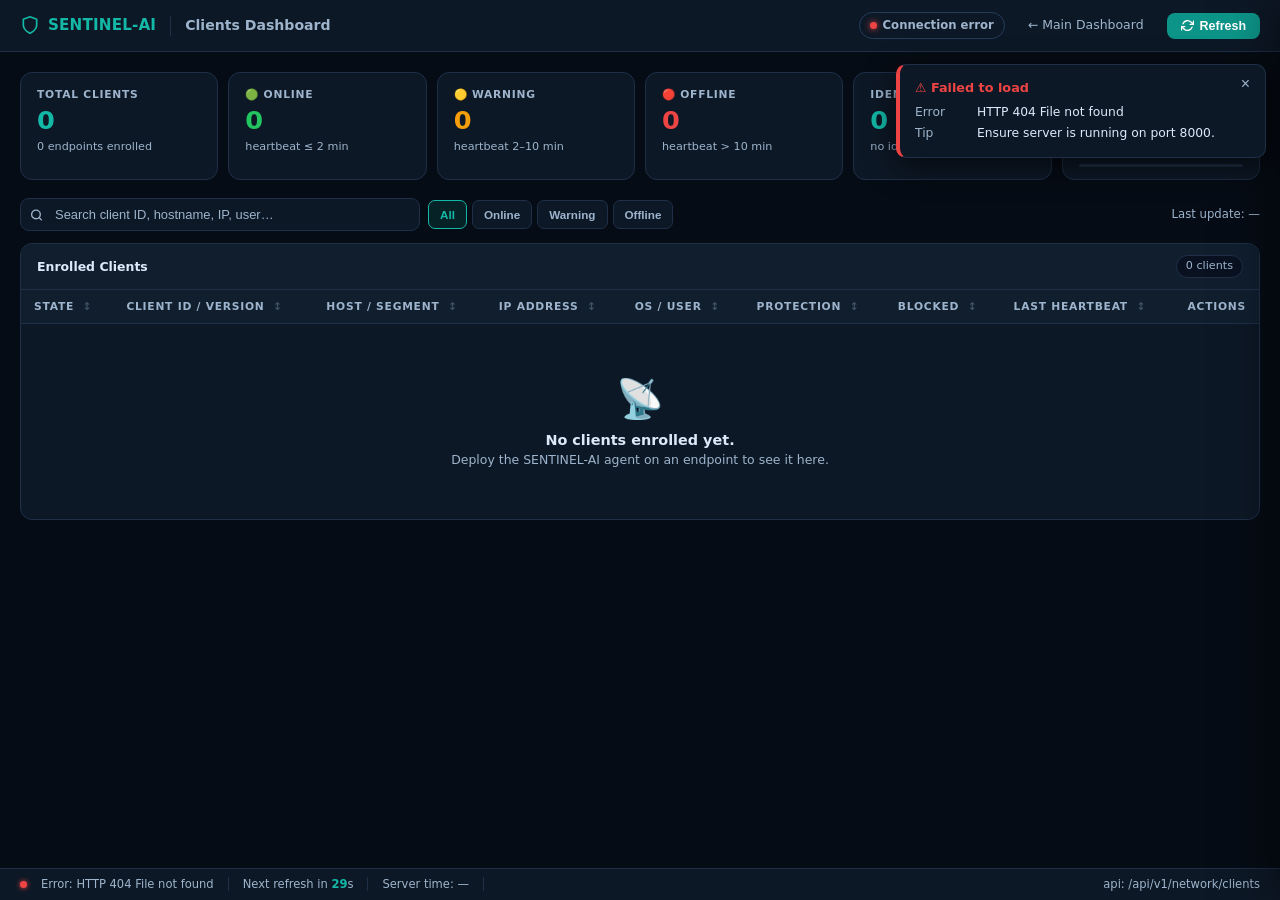
==== commit b5ce1d8e: "Fix: robust connection status badge, client state helpers, and cleanup logic in clients dashboard" ====
--- a/server/app/static/clients.html
+++ b/server/app/static/clients.html
@@ -1,4 +1,3 @@
-<!DOCTYPE html>
 <html lang="en">
 <head>
   <meta charset="UTF-8" />
@@ -418,6 +417,31 @@
     </div>
   </div>
 
+  <!-- Pending Clients Section (Admin Only) -->
+  <div id="pendingClientsSection" style="margin-bottom:32px;display:none">
+    <div class="tbl-top">
+      <span class="tbl-top-lbl">Pending Client Approvals</span>
+      <span class="tbl-top-ct" id="pendingCount">0 pending</span>
+    </div>
+    <div class="tbl-scroll">
+      <table>
+        <thead>
+          <tr>
+            <th>Client ID</th>
+            <th>Hostname</th>
+            <th>IP Address</th>
+            <th>OS</th>
+            <th>Version</th>
+            <th>Actions</th>
+          </tr>
+        </thead>
+        <tbody id="pendingTb">
+          <tr class="empty-row"><td colspan="6"><span class="e-icon">⏳</span><div class="e-msg">Loading…</div></td></tr>
+        </tbody>
+      </table>
+    </div>
+  </div>
+
   <div class="tbl-shell">
     <div class="tbl-top">
       <span class="tbl-top-lbl">Enrolled Clients</span>
@@ -484,56 +508,49 @@
     sortCol:   'state',
     sortDir:   1,
     loading:   false,
+    connectionStatus: 'connecting', // 'connecting' | 'connected' | 'disconnected' | 'error'
+    lastSuccessfulUpdate: null,
+    requestToken: 0,
   };
 
   const G = (id) => document.getElementById(id);
   const esc = (v) => String(v ?? '').replace(/&/g,'&amp;').replace(/</g,'&lt;').replace(/>/g,'&gt;');
 
-  /* Parse server UTC timestamp (no Z suffix) safely */
+  // Helper: parse server UTC timestamp (no Z suffix) safely
   function parseUTC(ts) {
+    // Defensive: fallback to Date.parse if missing
     if (!ts) return null;
-    let s = String(ts).trim();
-    // Append Z if no timezone info present — server returns bare UTC
-    if (!s.endsWith('Z') && !/[+-]\d{2}:?\d{2}$/.test(s)) s += 'Z';
-    const n = Date.parse(s);
-    return Number.isFinite(n) ? n : null;
-  }
-
-  /* Age in ms, corrected for server-client clock skew */
-  function ageMs(ts) {
-    const t = parseUTC(ts);
-    if (t === null) return null;
-    const now = (S.serverNow && S.fetchAt)
-      ? S.serverNow + (Date.now() - S.fetchAt)
-      : Date.now();
-    return now - t;
-  }
-
-  function hbState(ts) {
-    const ms = ageMs(ts);
-    if (ms === null || ms < 0) return 'offline';
-    if (ms <=  2 * 60000) return 'live';
-    if (ms <= 10 * 60000) return 'warning';
+    if (typeof ts === 'number') return ts;
+    if (typeof ts === 'string') {
+      // Try to parse as ISO string
+      const d = Date.parse(ts.replace(/\s/, 'T'));
+      if (!isNaN(d)) return d;
+    }
+    return null;
+  }
+
+  // Defensive: fallback for missing helpers
+  function hbState(last_seen) {
+    if (!last_seen) return 'offline';
+    const age = Date.now() - (typeof last_seen === 'string' ? Date.parse(last_seen) : last_seen);
+    if (!Number.isFinite(age) || age < 0) return 'unknown';
+    if (age <= 2 * 60 * 1000) return 'live';
+    if (age <= 10 * 60 * 1000) return 'warning';
     return 'offline';
   }
-
   function timeSince(ts) {
-    const ms = ageMs(ts);
-    if (ms === null) return null;
-    if (ms < 0)           return 'just now';
-    if (ms < 60000)       return `${Math.floor(ms/1000)}s ago`;
-    if (ms < 3600000)     return `${Math.floor(ms/60000)}m ago`;
-    if (ms < 86400000)    return `${Math.floor(ms/3600000)}h ago`;
-    return `${Math.floor(ms/86400000)}d ago`;
-  }
-
+    if (!ts) return null;
+    const age = Date.now() - (typeof ts === 'string' ? Date.parse(ts) : ts);
+    if (!Number.isFinite(age) || age < 0) return null;
+    if (age < 60 * 1000) return `${Math.floor(age / 1000)}s ago`;
+    if (age < 60 * 60 * 1000) return `${Math.floor(age / (60 * 1000))}m ago`;
+    if (age < 24 * 60 * 60 * 1000) return `${Math.floor(age / (60 * 60 * 1000))}h ago`;
+    return `${Math.floor(age / (24 * 60 * 60 * 1000))}d ago`;
+  }
   function fmtAbs(ts) {
-    const t = parseUTC(ts);
-    if (!t) return '';
-    return new Date(t).toLocaleString(undefined, {
-      month:'short', day:'numeric',
-      hour:'2-digit', minute:'2-digit', second:'2-digit'
-    });
+    if (!ts) return '';
+    const d = new Date(typeof ts === 'string' ? Date.parse(ts) : ts);
+    return d.toLocaleString();
   }
 
   function osIcon(o) {
@@ -602,7 +619,7 @@
   /* ── Render ── */
   function render() {
     const q    = (G('si').value||'').trim().toLowerCase();
-    let list   = sorted(S.clients);
+    let list   = sorted(S.clients.filter(c => c.is_active !== false));
     if (S.filter !== 'all') list = list.filter(c => hbState(c.last_seen) === S.filter);
     if (q) list = list.filter(c =>
       [c.client_id,c.hostname,c.ip_address,c.os_type,c.current_os_user,c.version,c.network_segment]
@@ -610,12 +627,12 @@
     );
 
     const all   = S.clients;
-    const nL    = all.filter(c => hbState(c.last_seen)==='live').length;
-    const nW    = all.filter(c => hbState(c.last_seen)==='warning').length;
-    const nO    = all.filter(c => hbState(c.last_seen)==='offline').length;
-    const users = [...new Set(all.map(c=>c.current_os_user).filter(Boolean))];
-    const withId = all.filter(c=>!!c.current_os_user).length;
-    const total  = all.length;
+    const nL    = all.filter(c => hbState(c.last_seen)==='live' && c.is_active !== false).length;
+    const nW    = all.filter(c => hbState(c.last_seen)==='warning' && c.is_active !== false).length;
+    const nO    = all.filter(c => hbState(c.last_seen)==='offline' && c.is_active !== false).length;
+    const users = [...new Set(all.filter(c => c.is_active !== false).map(c=>c.current_os_user).filter(Boolean))];
+    const withId = all.filter(c=>!!c.current_os_user && c.is_active !== false).length;
+    const total  = all.filter(c => c.is_active !== false).length;
     const pct    = total>0 ? Math.round(withId/total*100) : 0;
 
     G('kT').textContent  = String(total);
@@ -640,6 +657,31 @@
     }
 
     G('rc').textContent = `${list.length} client${list.length!==1?'s':''}${S.filter!=='all'?` · ${S.filter}`:''}${q?` · "${q}"`:''}`;
+
+    // --- Pending Clients Section ---
+    const pending = S.clients.filter(c => c.is_active === false);
+    const pendingSection = G('pendingClientsSection');
+    const pendingTb = G('pendingTb');
+    G('pendingCount').textContent = `${pending.length} pending`;
+    if (pending.length) {
+      pendingSection.style.display = '';
+      pendingTb.innerHTML = pending.map(c =>
+        `<tr>
+          <td><span class="cid-main">${esc(c.client_id||'N/A')}</span></td>
+          <td>${esc(c.hostname||'N/A')}</td>
+          <td><span class="mono">${esc(c.ip_address||'N/A')}</span></td>
+          <td>${osIcon(c.os_type)} ${esc(c.os_type||'N/A')}</td>
+          <td>${esc(c.version||'?')}</td>
+          <td>
+            <button class="row-view-btn" onclick="approveClient('${esc(c.client_id||'')}', true)">✅ Approve</button>
+            <button class="row-view-btn" style="color:var(--danger);border-color:var(--danger)" onclick="approveClient('${esc(c.client_id||'')}', false)">❌ Deny</button>
+          </td>
+        </tr>`
+      ).join('');
+    } else {
+      pendingSection.style.display = 'none';
+      pendingTb.innerHTML = `<tr class='empty-row'><td colspan='6'><span class='e-icon'>📡</span><div class='e-msg'>No pending clients.</div></td></tr>`;
+    }
 
     if (!list.length) {
       const noClients = !total;
@@ -711,6 +753,28 @@
     }).join('');
   }
 
+  // Approve/Deny client (admin only)
+  function approveClient(clientId, approve) {
+    if (!clientId) return;
+    const action = approve ? 'approve' : 'deny';
+    if (!confirm(`Are you sure you want to ${approve ? 'APPROVE' : 'DENY'} this client?`)) return;
+    fetch('/api/v1/network/client/approve', {
+      method: 'POST',
+      headers: { 'Content-Type': 'application/json' },
+      body: JSON.stringify({ client_id: clientId, approve: approve })
+    })
+    .then(r => r.json())
+    .then(d => {
+      if (d.success) {
+        alert(`Client ${approve ? 'approved' : 'denied and removed'} successfully.`);
+        load();
+      } else {
+        alert('Failed: ' + (d.error || d.message || 'Unknown error'));
+      }
+    })
+    .catch(e => alert('Error: ' + e));
+  }
+
 
   // Block & Shutdown handler
   function blockAndShutdownClient(event, clientId) {
@@ -760,21 +824,40 @@
     .catch(e => alert('Error: ' + e));
   }
 
-  /* ── Fetch ── */
+  /* ── Fetch with timeout, race, and robust status ── */
   async function load() {
     if (S.loading) return;
     S.loading = true;
+    S.connectionStatus = 'connecting';
+    updateConnectionUI();
     const btn = G('refreshBtn');
     btn.classList.add('spin');
+    const myToken = ++S.requestToken;
+    let timeoutId;
     try {
-      const r = await fetch('/api/v1/network/clients?active_only=false');
+      // Timeout after 10s
+      const controller = new AbortController();
+      timeoutId = setTimeout(() => controller.abort(), 10000);
+      const r = await fetch('/api/v1/network/clients?active_only=false', { signal: controller.signal });
+      clearTimeout(timeoutId);
+      if (myToken !== S.requestToken) return; // Outdated request
+      if (r.status === 401) {
+        S.connectionStatus = 'error';
+        updateConnectionUI('Unauthorized: Please log in as admin.');
+        G('lu').textContent = 'Failed to load (401)';
+        if (!S._401shown) { errToast('Unauthorized: Please log in as admin.'); S._401shown = true; }
+        S.clients = [];
+        render();
+        return;
+      }
       if (!r.ok) throw new Error(`HTTP ${r.status} ${r.statusText}`);
       const d = await r.json();
-
+      if (typeof d !== 'object' || !('clients' in d)) throw new Error('Malformed API response');
       S.clients   = Array.isArray(d.clients) ? d.clients : [];
       S.serverNow = d.server_time ? parseUTC(d.server_time) : null;
       S.fetchAt   = Date.now();
-
+      S.lastSuccessfulUpdate = S.fetchAt;
+      S.connectionStatus = 'connected';
       if (S.serverNow) {
         const skewS = Math.round((S.serverNow - Date.now()) / 1000);
         const skwEl = G('skw');
@@ -786,26 +869,60 @@
         }
         G('sbt').textContent = `Server time: ${new Date(S.serverNow).toLocaleTimeString()}`;
       }
-
       checkNew(S.clients);
-
-      G('connDot').className = 'conn-dot';
-      G('connTxt').textContent = 'Live';
-      G('sbd').className = 'sb-dot';
-      const nL = S.clients.filter(c => hbState(c.last_seen)==='live').length;
-      G('sbm').textContent = `Connected · ${S.clients.length} client${S.clients.length!==1?'s':''} · ${nL} online`;
-      G('lu').textContent = `Updated ${new Date().toLocaleTimeString()}`;
+      updateConnectionUI();
       render();
-
     } catch(e) {
-      G('connDot').className = 'conn-dot err';
-      G('connTxt').textContent = 'Error';
-      G('sbd').className = 'sb-dot err';
-      G('sbm').textContent = `Error: ${e.message}`;
-      errToast(e.message);
+      clearTimeout(timeoutId);
+      if (myToken !== S.requestToken) return;
+      S.connectionStatus = (e.name === 'AbortError') ? 'disconnected' : 'error';
+      updateConnectionUI(e.message);
+      S.clients = [];
+      render();
+      if (!S._errToastShown) { errToast(e.message); S._errToastShown = true; }
     } finally {
       S.loading = false;
       btn.classList.remove('spin');
+    }
+  }
+  // Update connection badge and status bar
+  function updateConnectionUI(errorMsg) {
+    const dot = G('connDot');
+    const txt = G('connTxt');
+    const sbd = G('sbd');
+    const sbm = G('sbm');
+    let nL = S.clients.filter(c => hbState(c.last_seen)==='live').length;
+    switch (S.connectionStatus) {
+      case 'connecting':
+        dot.className = 'conn-dot';
+        txt.textContent = 'Connecting…';
+        sbd.className = 'sb-dot';
+        sbm.textContent = 'Connecting to backend…';
+        break;
+      case 'connected':
+        dot.className = 'conn-dot';
+        txt.textContent = 'Connected';
+        sbd.className = 'sb-dot';
+        sbm.textContent = `Connected · ${S.clients.length} client${S.clients.length!==1?'s':''} · ${nL} online`;
+        break;
+      case 'disconnected':
+        dot.className = 'conn-dot err';
+        txt.textContent = 'Backend unreachable';
+        sbd.className = 'sb-dot err';
+        sbm.textContent = 'Backend unreachable or timed out';
+        break;
+      case 'error':
+        dot.className = 'conn-dot err';
+        txt.textContent = 'Connection error';
+        sbd.className = 'sb-dot err';
+        sbm.textContent = errorMsg ? `Error: ${errorMsg}` : 'Connection error';
+        break;
+    }
+    // Last update
+    if (S.lastSuccessfulUpdate) {
+      G('lu').textContent = `Last update: ${new Date(S.lastSuccessfulUpdate).toLocaleTimeString()}`;
+    } else {
+      G('lu').textContent = 'Last update: —';
     }
   }
 
@@ -1022,13 +1139,23 @@
   /* ── Refresh btn ── */
   G('refreshBtn').addEventListener('click', () => {
     S.loading = false; // reset any stuck state
+    S.connectionStatus = 'connecting';
+    updateConnectionUI();
     load().then(startCD);
   });
 
   /* ── Visibility ── */
-  document.addEventListener('visibilitychange', () => { if (!document.hidden) load().then(startCD); });
+  document.addEventListener('visibilitychange', () => {
+    if (!document.hidden) {
+      S.connectionStatus = 'connecting';
+      updateConnectionUI();
+      load().then(startCD);
+    }
+  });
 
   /* ── Init ── */
+  S.connectionStatus = 'connecting';
+  updateConnectionUI();
   load().then(startCD);
 </script>
 </body>
